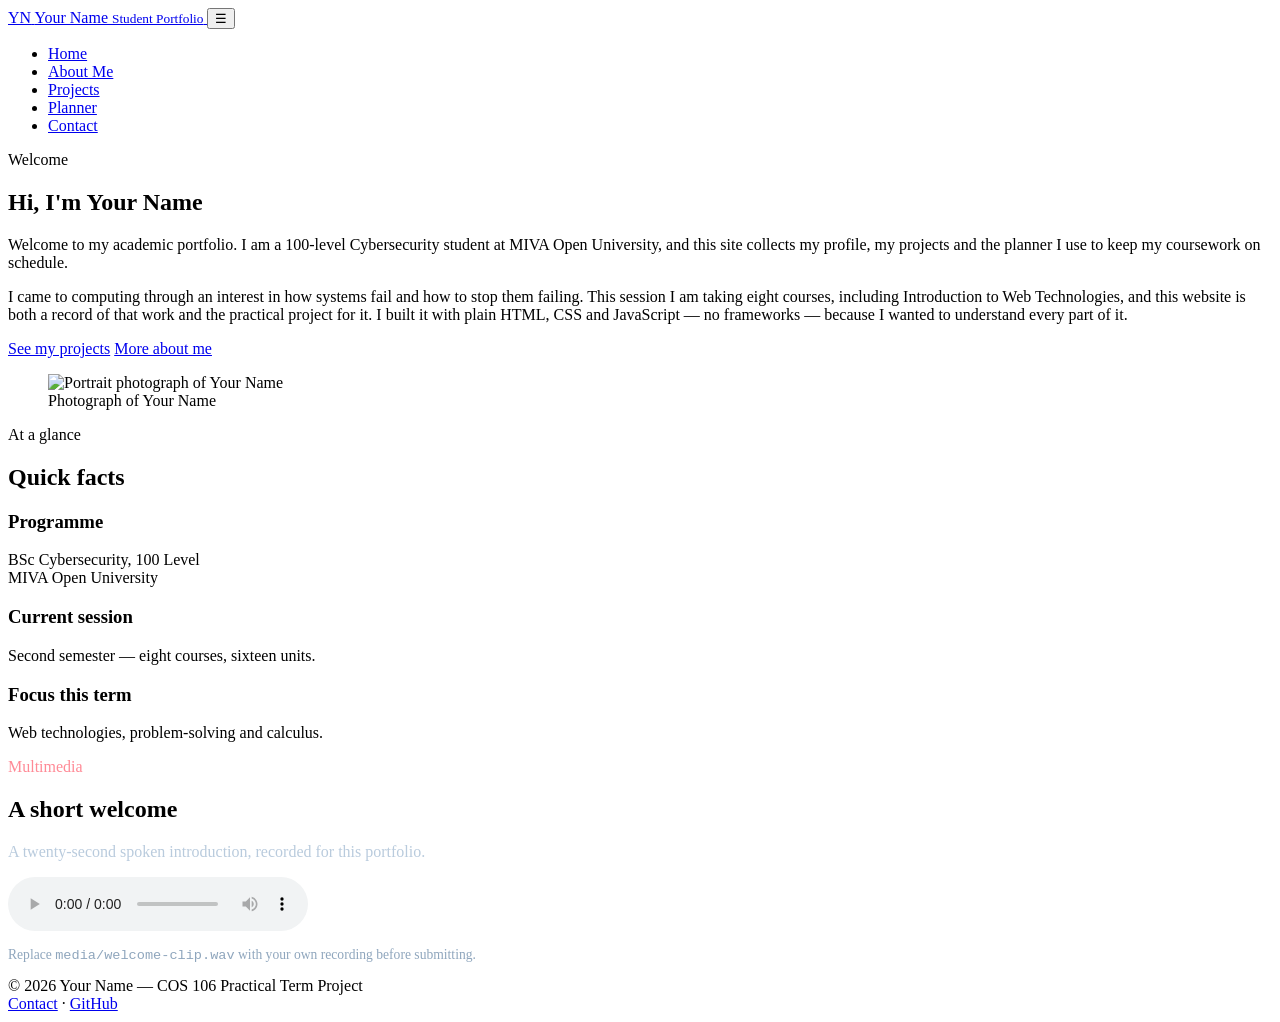
==== index.html @ 77339d54 "Add files via upload" ====
<!DOCTYPE html>
<html lang="en">
<head>
  <meta charset="UTF-8">
  <meta name="viewport" content="width=device-width, initial-scale=1.0">
  <title>Home | Your Name — Student Portfolio</title>
  <meta name="description" content="Academic portfolio and study planner for a MIVA University student.">
  <link rel="stylesheet" href="css/style.css">
</head>
<body>

  <!-- ================= HEADER / NAVIGATION ================= -->
  <header class="site-header">
    <div class="container nav-bar">
      <a class="brand" href="index.html">
        <span class="mark" aria-hidden="true">YN</span>
        <span>
          Your Name
          <small>Student Portfolio</small>
        </span>
      </a>

      <button class="nav-toggle" id="navToggle" aria-expanded="false" aria-controls="navLinks" aria-label="Open menu">
        &#9776;
      </button>

      <nav aria-label="Main navigation">
        <ul class="nav-links" id="navLinks">
          <li><a href="index.html" aria-current="page">Home</a></li>
          <li><a href="about.html">About Me</a></li>
          <li><a href="projects.html">Projects</a></li>
          <li><a href="planner.html">Planner</a></li>
          <li><a href="contact.html">Contact</a></li>
        </ul>
      </nav>
    </div>
  </header>

  <main>
    <div class="container">

      <!-- ================= HERO ================= -->
      <section class="hero" aria-labelledby="heroTitle">
        <div class="hero-text">
          <span class="eyebrow">Welcome</span>
          <h1 id="heroTitle">Hi, I'm <span class="muted">Your Name</span></h1>
          <p class="lead">
            <!-- PLACEHOLDER: replace with your welcome message -->
            Welcome to my academic portfolio. I am a 100-level Cybersecurity student at
            MIVA Open University, and this site collects my profile, my projects and the
            planner I use to keep my coursework on schedule.
          </p>
          <p>
            <!-- PLACEHOLDER: brief biography, 3-4 sentences -->
            I came to computing through an interest in how systems fail and how to stop
            them failing. This session I am taking eight courses, including Introduction
            to Web Technologies, and this website is both a record of that work and the
            practical project for it. I built it with plain HTML, CSS and JavaScript —
            no frameworks — because I wanted to understand every part of it.
          </p>
          <div class="btn-row">
            <a class="btn" href="projects.html">See my projects</a>
            <a class="btn btn--ghost" href="about.html">More about me</a>
          </div>
        </div>

        <figure class="hero-photo">
          <!-- PLACEHOLDER: replace images/placeholder-photo.svg with your own photograph -->
          <img src="images/placeholder-photo.svg" alt="Portrait photograph of Your Name" width="400" height="500">
          <figcaption class="sr-only">Photograph of Your Name</figcaption>
        </figure>
      </section>

      <!-- ================= QUICK FACTS ================= -->
      <section aria-labelledby="factsTitle">
        <div class="page-head">
          <span class="eyebrow">At a glance</span>
          <h2 id="factsTitle">Quick facts</h2>
        </div>

        <div class="card-grid">
          <article class="card">
            <h3>Programme</h3>
            <p class="muted">BSc Cybersecurity, 100 Level<br>MIVA Open University</p>
          </article>
          <article class="card">
            <h3>Current session</h3>
            <p class="muted">Second semester — eight courses, sixteen units.</p>
          </article>
          <article class="card">
            <h3>Focus this term</h3>
            <p class="muted">Web technologies, problem-solving and calculus.</p>
          </article>
        </div>
      </section>

      <!-- ================= MULTIMEDIA ================= -->
      <section aria-labelledby="audioTitle">
        <div class="media-block">
          <div>
            <span class="eyebrow" style="color:#ff8a96">Multimedia</span>
            <h2 id="audioTitle" class="mt-0">A short welcome</h2>
            <p class="muted" style="color:#b9cbdd">
              A twenty-second spoken introduction, recorded for this portfolio.
            </p>
          </div>
          <div>
            <!-- PLACEHOLDER: media/welcome-clip.wav is a generated tone.
                 Record yourself saying hello and replace the file, keeping the name. -->
            <audio controls preload="metadata" src="media/welcome-clip.wav">
              Your browser does not support the audio element.
            </audio>
            <p class="muted" style="color:#8fa6bd; font-size:0.85rem; margin-top:12px;">
              Replace <code>media/welcome-clip.wav</code> with your own recording before submitting.
            </p>
          </div>
        </div>
      </section>

    </div>
  </main>

  <!-- ================= FOOTER ================= -->
  <footer class="site-footer">
    <div class="container footer-inner">
      <p style="margin:0">&copy; <span id="year">2026</span> Your Name — COS 106 Practical Term Project</p>
      <p style="margin:0">
        <a href="contact.html">Contact</a> ·
        <a href="https://github.com/" target="_blank" rel="noopener noreferrer">GitHub</a>
      </p>
    </div>
  </footer>

  <script src="js/main.js"></script>
</body>
</html>
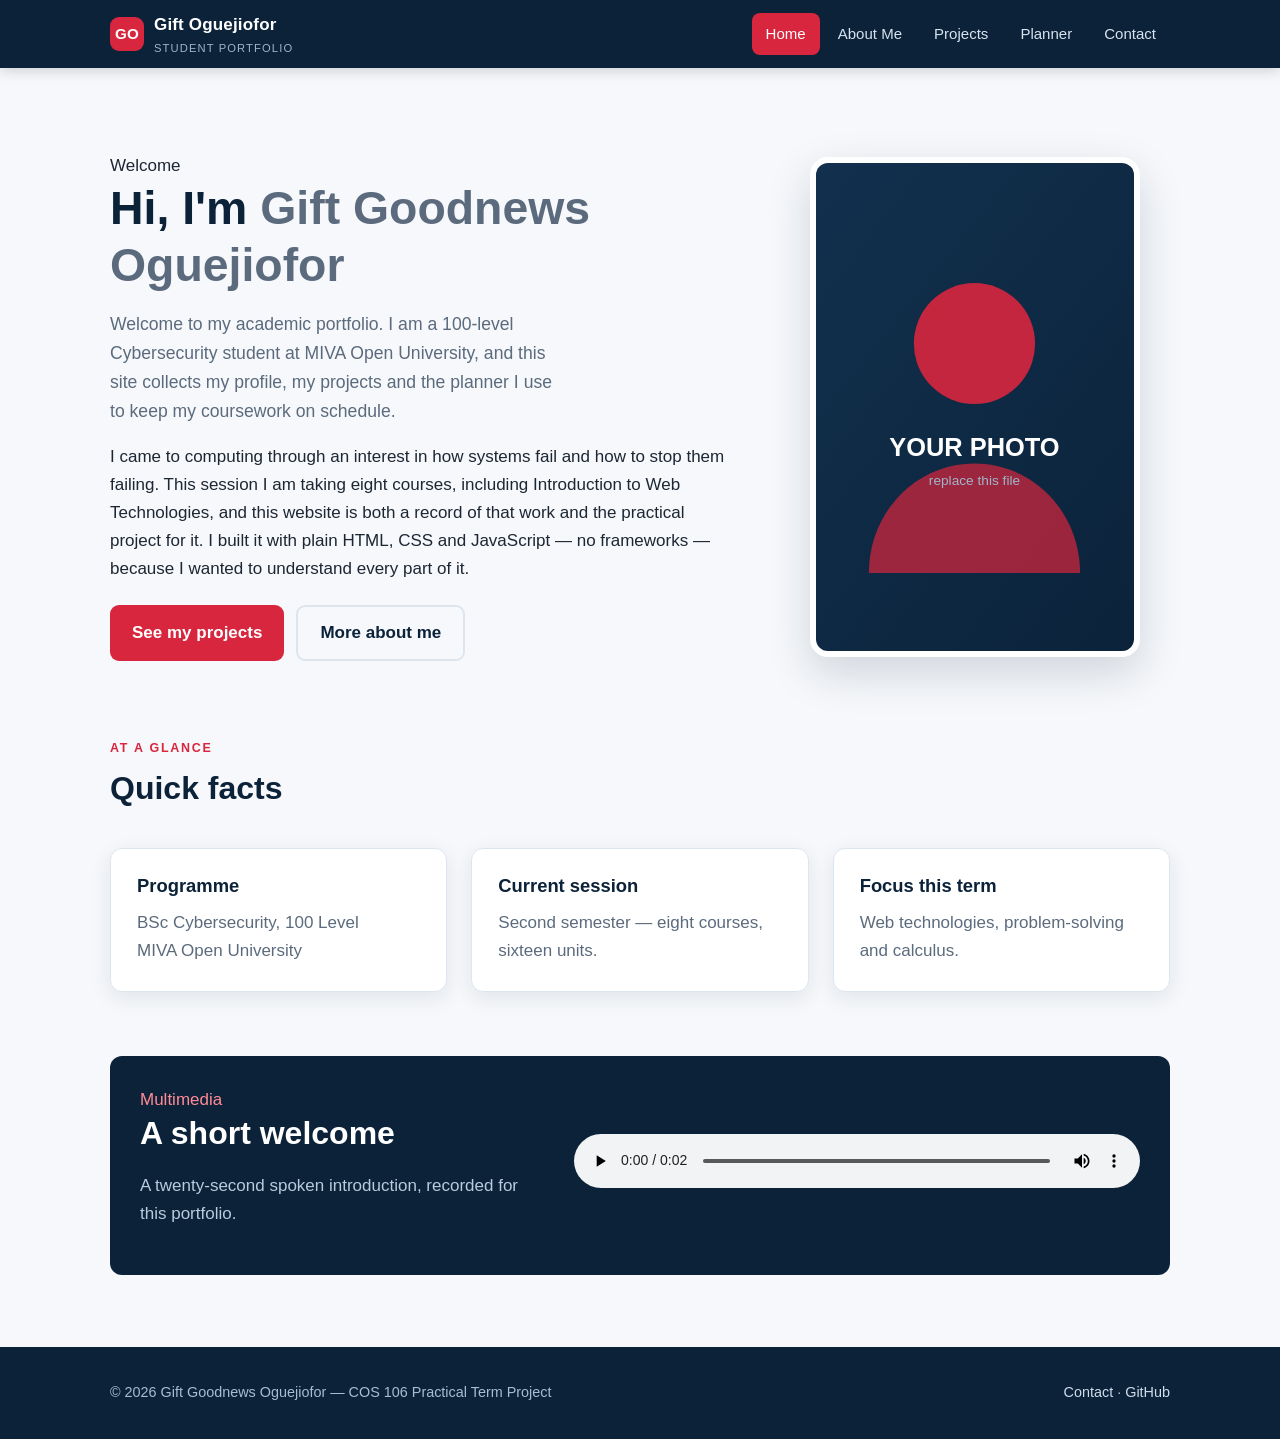
==== commit b3ac4f3d: "Personalise site: name, contact details, repo link; remove placeholder notes" ====
--- a/index.html
+++ b/index.html
@@ -3,7 +3,7 @@
 <head>
   <meta charset="UTF-8">
   <meta name="viewport" content="width=device-width, initial-scale=1.0">
-  <title>Home | Your Name — Student Portfolio</title>
+  <title>Home | Gift Goodnews Oguejiofor — Student Portfolio</title>
   <meta name="description" content="Academic portfolio and study planner for a MIVA University student.">
   <link rel="stylesheet" href="css/style.css">
 </head>
@@ -13,9 +13,9 @@
   <header class="site-header">
     <div class="container nav-bar">
       <a class="brand" href="index.html">
-        <span class="mark" aria-hidden="true">YN</span>
+        <span class="mark" aria-hidden="true">GO</span>
         <span>
-          Your Name
+          Gift Oguejiofor
           <small>Student Portfolio</small>
         </span>
       </a>
@@ -43,7 +43,7 @@
       <section class="hero" aria-labelledby="heroTitle">
         <div class="hero-text">
           <span class="eyebrow">Welcome</span>
-          <h1 id="heroTitle">Hi, I'm <span class="muted">Your Name</span></h1>
+          <h1 id="heroTitle">Hi, I'm <span class="muted">Gift Goodnews Oguejiofor</span></h1>
           <p class="lead">
             <!-- PLACEHOLDER: replace with your welcome message -->
             Welcome to my academic portfolio. I am a 100-level Cybersecurity student at
@@ -66,8 +66,8 @@
 
         <figure class="hero-photo">
           <!-- PLACEHOLDER: replace images/placeholder-photo.svg with your own photograph -->
-          <img src="images/placeholder-photo.svg" alt="Portrait photograph of Your Name" width="400" height="500">
-          <figcaption class="sr-only">Photograph of Your Name</figcaption>
+          <img src="images/placeholder-photo.svg" alt="Portrait photograph of Gift Goodnews Oguejiofor" width="400" height="500">
+          <figcaption class="sr-only">Photograph of Gift Goodnews Oguejiofor</figcaption>
         </figure>
       </section>
 
@@ -110,9 +110,6 @@
             <audio controls preload="metadata" src="media/welcome-clip.wav">
               Your browser does not support the audio element.
             </audio>
-            <p class="muted" style="color:#8fa6bd; font-size:0.85rem; margin-top:12px;">
-              Replace <code>media/welcome-clip.wav</code> with your own recording before submitting.
-            </p>
           </div>
         </div>
       </section>
@@ -123,10 +120,10 @@
   <!-- ================= FOOTER ================= -->
   <footer class="site-footer">
     <div class="container footer-inner">
-      <p style="margin:0">&copy; <span id="year">2026</span> Your Name — COS 106 Practical Term Project</p>
+      <p style="margin:0">&copy; <span id="year">2026</span> Gift Goodnews Oguejiofor — COS 106 Practical Term Project</p>
       <p style="margin:0">
         <a href="contact.html">Contact</a> ·
-        <a href="https://github.com/" target="_blank" rel="noopener noreferrer">GitHub</a>
+        <a href="https://github.com/ggo-sys/student-portfolio" target="_blank" rel="noopener noreferrer">GitHub</a>
       </p>
     </div>
   </footer>
--- a/css/style.css
+++ b/css/style.css
@@ -0,0 +1,613 @@
+/* ==========================================================================
+   CSC 106 — Student Portfolio & Academic Management Website
+   Single external stylesheet, linked by every page.
+   Sections: variables > reset > layout > header/nav > footer > components >
+             planner > form > utilities > responsive
+   ========================================================================== */
+
+/* ---------- 1. Design tokens (consistent colour scheme) ---------- */
+:root {
+  --navy: #0b2239;
+  --navy-soft: #12314f;
+  --accent: #d7263d;
+  --accent-dark: #b01c30;
+  --teal: #12968a;
+  --ink: #1d2733;
+  --muted: #5b6b7d;
+  --bg: #f6f8fb;
+  --card: #ffffff;
+  --border: #dde5ee;
+  --radius: 12px;
+  --shadow: 0 6px 22px rgba(11, 34, 57, 0.09);
+  --shadow-lg: 0 16px 44px rgba(11, 34, 57, 0.16);
+  --max: 1100px;
+  --ease: 220ms ease;
+}
+
+/* ---------- 2. Reset ---------- */
+*,
+*::before,
+*::after { box-sizing: border-box; }
+
+html { scroll-behavior: smooth; }
+
+body {
+  margin: 0;
+  font-family: "Segoe UI", Roboto, "Helvetica Neue", Arial, sans-serif;
+  font-size: 17px;
+  line-height: 1.65;
+  color: var(--ink);
+  background: var(--bg);
+}
+
+img { max-width: 100%; display: block; }
+figure { margin: 0; }
+h1, h2, h3, h4 { line-height: 1.22; margin: 0 0 0.6em; color: var(--navy); }
+h1 { font-size: clamp(1.9rem, 4.2vw, 2.9rem); }
+h2 { font-size: clamp(1.45rem, 3vw, 2rem); }
+h3 { font-size: 1.15rem; }
+p { margin: 0 0 1em; }
+a { color: var(--accent); text-decoration: none; transition: color var(--ease); }
+a:hover { color: var(--accent-dark); }
+ul { margin: 0 0 1em; padding-left: 1.15em; }
+li { margin-bottom: 0.35em; }
+
+/* keyboard focus stays visible everywhere */
+a:focus-visible,
+button:focus-visible,
+input:focus-visible,
+textarea:focus-visible,
+select:focus-visible {
+  outline: 3px solid var(--teal);
+  outline-offset: 2px;
+}
+
+/* ---------- 3. Layout ---------- */
+.container {
+  width: 100%;
+  max-width: var(--max);
+  margin: 0 auto;
+  padding: 0 20px;
+}
+
+main { display: block; padding: 56px 0 72px; }
+main > .container > section + section { margin-top: 64px; }
+
+.page-head { max-width: 720px; margin-bottom: 40px; }
+.page-head .eyebrow {
+  display: inline-block;
+  font-size: 0.78rem;
+  letter-spacing: 0.14em;
+  text-transform: uppercase;
+  font-weight: 700;
+  color: var(--accent);
+  margin-bottom: 10px;
+}
+
+/* ---------- 4. Header and navigation ---------- */
+.site-header {
+  position: sticky;
+  top: 0;
+  z-index: 50;
+  background: var(--navy);
+  box-shadow: 0 2px 14px rgba(0, 0, 0, 0.18);
+}
+
+.nav-bar {
+  display: flex;
+  align-items: center;
+  justify-content: space-between;
+  gap: 20px;
+  min-height: 68px;
+}
+
+.brand {
+  display: flex;
+  align-items: center;
+  gap: 10px;
+  color: #fff;
+  font-weight: 700;
+  letter-spacing: 0.01em;
+}
+.brand:hover { color: #fff; }
+.brand .mark {
+  display: grid;
+  place-items: center;
+  width: 34px;
+  height: 34px;
+  border-radius: 9px;
+  background: var(--accent);
+  color: #fff;
+  font-size: 0.95rem;
+}
+.brand small {
+  display: block;
+  font-size: 0.7rem;
+  font-weight: 500;
+  letter-spacing: 0.1em;
+  text-transform: uppercase;
+  color: #9fb4c9;
+}
+
+/* nav list */
+.nav-links {
+  display: flex;
+  align-items: center;
+  gap: 4px;
+  list-style: none;
+  margin: 0;
+  padding: 0;
+}
+.nav-links li { margin: 0; }
+.nav-links a {
+  display: block;
+  padding: 9px 14px;
+  border-radius: 8px;
+  color: #d7e3ef;
+  font-size: 0.94rem;
+  font-weight: 500;
+  transition: background var(--ease), color var(--ease);
+}
+.nav-links a:hover { background: var(--navy-soft); color: #fff; }
+.nav-links a[aria-current="page"] {
+  background: var(--accent);
+  color: #fff;
+}
+
+/* mobile menu button */
+.nav-toggle {
+  display: none;
+  width: 44px;
+  height: 44px;
+  border: 1px solid #33506f;
+  border-radius: 9px;
+  background: transparent;
+  color: #fff;
+  font-size: 1.25rem;
+  cursor: pointer;
+  transition: background var(--ease);
+}
+.nav-toggle:hover { background: var(--navy-soft); }
+
+/* ---------- 5. Hero (homepage) ---------- */
+.hero {
+  display: grid;
+  grid-template-columns: 1.35fr 0.85fr;
+  gap: 48px;
+  align-items: center;
+  padding: 28px 0 8px;
+}
+.hero-text h1 { margin-bottom: 0.35em; }
+.hero-text .lead { font-size: 1.1rem; color: var(--muted); max-width: 46ch; }
+.hero-photo {
+  position: relative;
+  justify-self: center;
+  width: 100%;
+  max-width: 330px;
+}
+.hero-photo img {
+  width: 100%;
+  aspect-ratio: 4 / 5;
+  object-fit: cover;
+  border-radius: 18px;
+  box-shadow: var(--shadow-lg);
+  border: 6px solid #fff;
+  background: #e7edf4;
+}
+
+/* ---------- 6. Buttons ---------- */
+.btn {
+  display: inline-flex;
+  align-items: center;
+  gap: 8px;
+  padding: 12px 22px;
+  border: 0;
+  border-radius: 9px;
+  background: var(--accent);
+  color: #fff;
+  font: inherit;
+  font-weight: 600;
+  cursor: pointer;
+  transition: transform var(--ease), background var(--ease), box-shadow var(--ease);
+}
+.btn:hover {
+  background: var(--accent-dark);
+  color: #fff;
+  transform: translateY(-2px);
+  box-shadow: 0 8px 20px rgba(215, 38, 61, 0.3);
+}
+.btn:active { transform: translateY(0); }
+.btn--ghost {
+  background: transparent;
+  color: var(--navy);
+  border: 2px solid var(--border);
+}
+.btn--ghost:hover {
+  background: #fff;
+  color: var(--navy);
+  border-color: var(--navy);
+  box-shadow: var(--shadow);
+}
+.btn-row { display: flex; flex-wrap: wrap; gap: 12px; margin-top: 22px; }
+
+/* ---------- 7. Cards / grids (CSS Grid) ---------- */
+.card {
+  background: var(--card);
+  border: 1px solid var(--border);
+  border-radius: var(--radius);
+  padding: 26px;
+  box-shadow: var(--shadow);
+  transition: transform var(--ease), box-shadow var(--ease);
+}
+.card h3 { margin-top: 0; }
+.card p:last-child { margin-bottom: 0; }
+
+.card-grid {
+  display: grid;
+  grid-template-columns: repeat(auto-fit, minmax(260px, 1fr));
+  gap: 24px;
+}
+
+/* project cards */
+.project-grid {
+  display: grid;
+  grid-template-columns: repeat(auto-fit, minmax(290px, 1fr));
+  gap: 28px;
+}
+.project {
+  display: flex;
+  flex-direction: column;
+  overflow: hidden;
+  background: var(--card);
+  border: 1px solid var(--border);
+  border-radius: var(--radius);
+  box-shadow: var(--shadow);
+  transition: transform var(--ease), box-shadow var(--ease);
+}
+.project:hover { transform: translateY(-6px); box-shadow: var(--shadow-lg); }
+.project img {
+  width: 100%;
+  aspect-ratio: 16 / 10;
+  object-fit: cover;
+  background: #e7edf4;
+}
+.project .body { padding: 22px 22px 24px; display: flex; flex-direction: column; flex: 1; }
+.project .body p { color: var(--muted); flex: 1; }
+.project .tags { display: flex; flex-wrap: wrap; gap: 8px; margin: 0 0 16px; padding: 0; list-style: none; }
+.project .tags li {
+  margin: 0;
+  font-size: 0.76rem;
+  font-weight: 600;
+  letter-spacing: 0.04em;
+  text-transform: uppercase;
+  color: var(--navy-soft);
+  background: #eaf1f8;
+  padding: 4px 9px;
+  border-radius: 999px;
+}
+.project .links { display: flex; gap: 16px; font-weight: 600; font-size: 0.92rem; }
+
+/* ---------- 8. Tables ---------- */
+.table-wrap {
+  overflow-x: auto;
+  border: 1px solid var(--border);
+  border-radius: var(--radius);
+  background: var(--card);
+  box-shadow: var(--shadow);
+}
+table { width: 100%; border-collapse: collapse; font-size: 0.95rem; }
+caption {
+  caption-side: top;
+  text-align: left;
+  padding: 18px 20px 8px;
+  font-weight: 600;
+  color: var(--muted);
+  font-size: 0.88rem;
+}
+th, td { padding: 13px 20px; text-align: left; border-bottom: 1px solid var(--border); }
+thead th {
+  background: #eef4fa;
+  color: var(--navy);
+  font-size: 0.82rem;
+  letter-spacing: 0.06em;
+  text-transform: uppercase;
+}
+tbody tr:last-child td { border-bottom: 0; }
+tbody tr:hover { background: #f9fbfd; }
+.status {
+  display: inline-block;
+  padding: 3px 10px;
+  border-radius: 999px;
+  font-size: 0.78rem;
+  font-weight: 700;
+}
+.status--done { background: #e2f6f2; color: #0c6e64; }
+.status--now { background: #fdeaea; color: var(--accent-dark); }
+
+/* ---------- 9. About page layout ---------- */
+.about-grid {
+  display: grid;
+  grid-template-columns: 1fr 1fr;
+  gap: 40px;
+  align-items: start;
+}
+.info-list { list-style: none; padding: 0; }
+.info-list li {
+  display: flex;
+  gap: 12px;
+  padding: 10px 0;
+  border-bottom: 1px dashed var(--border);
+}
+.info-list li:last-child { border-bottom: 0; }
+.info-list strong { color: var(--navy); min-width: 130px; }
+
+.skills { display: flex; flex-wrap: wrap; gap: 10px; padding: 0; list-style: none; }
+.skills li {
+  margin: 0;
+  padding: 7px 14px;
+  border-radius: 999px;
+  background: #eaf1f8;
+  color: var(--navy-soft);
+  font-size: 0.9rem;
+  font-weight: 600;
+  transition: transform var(--ease), background var(--ease);
+}
+.skills li:hover { transform: translateY(-2px); background: #dbe8f5; }
+
+/* ---------- 10. Multimedia ---------- */
+.media-block {
+  display: grid;
+  grid-template-columns: 1fr 1.4fr;
+  gap: 30px;
+  align-items: center;
+  background: var(--navy);
+  color: #dbe7f2;
+  border-radius: var(--radius);
+  padding: 30px;
+}
+.media-block h2, .media-block h3 { color: #fff; }
+.media-block audio { width: 100%; }
+
+/* ---------- 11. Academic planner ---------- */
+.planner { display: grid; grid-template-columns: 1fr; gap: 26px; }
+
+.planner-form {
+  display: grid;
+  grid-template-columns: 1fr auto;
+  gap: 12px;
+  background: var(--card);
+  border: 1px solid var(--border);
+  border-radius: var(--radius);
+  padding: 20px;
+  box-shadow: var(--shadow);
+}
+.planner-form input {
+  width: 100%;
+  padding: 13px 16px;
+  font: inherit;
+  color: var(--ink);
+  background: #f9fbfd;
+  border: 2px solid var(--border);
+  border-radius: 9px;
+  transition: border-color var(--ease), background var(--ease);
+}
+.planner-form input:focus { border-color: var(--teal); background: #fff; }
+
+.task-stats {
+  display: flex;
+  flex-wrap: wrap;
+  gap: 10px 28px;
+  font-size: 0.92rem;
+  color: var(--muted);
+}
+.task-stats strong { color: var(--navy); font-size: 1.05rem; }
+
+.task-list { list-style: none; margin: 0; padding: 0; display: grid; gap: 10px; }
+.task {
+  display: grid;
+  grid-template-columns: auto 1fr auto;
+  align-items: center;
+  gap: 14px;
+  padding: 14px 18px;
+  background: var(--card);
+  border: 1px solid var(--border);
+  border-left: 5px solid var(--teal);
+  border-radius: 10px;
+  box-shadow: 0 3px 10px rgba(11, 34, 57, 0.06);
+  animation: slide-in 260ms ease both;
+  transition: opacity var(--ease), border-color var(--ease), transform var(--ease);
+}
+.task:hover { transform: translateX(3px); }
+.task input[type="checkbox"] {
+  width: 20px;
+  height: 20px;
+  accent-color: var(--teal);
+  cursor: pointer;
+}
+.task .task-text { word-break: break-word; }
+.task.is-done {
+  border-left-color: var(--border);
+  opacity: 0.62;
+}
+.task.is-done .task-text { text-decoration: line-through; color: var(--muted); }
+
+.delete-btn {
+  border: 0;
+  background: #fdeaea;
+  color: var(--accent-dark);
+  font: inherit;
+  font-size: 0.85rem;
+  font-weight: 600;
+  padding: 7px 13px;
+  border-radius: 8px;
+  cursor: pointer;
+  transition: background var(--ease), color var(--ease);
+}
+.delete-btn:hover { background: var(--accent); color: #fff; }
+
+.empty-state {
+  text-align: center;
+  padding: 38px 20px;
+  border: 2px dashed var(--border);
+  border-radius: var(--radius);
+  color: var(--muted);
+  background: #fbfdff;
+}
+
+@keyframes slide-in {
+  from { opacity: 0; transform: translateY(-6px); }
+  to { opacity: 1; transform: translateY(0); }
+}
+
+/* ---------- 12. Contact form ---------- */
+.contact-grid { display: grid; grid-template-columns: 1.15fr 0.85fr; gap: 40px; align-items: start; }
+
+.form-card {
+  background: var(--card);
+  border: 1px solid var(--border);
+  border-radius: var(--radius);
+  padding: 30px;
+  box-shadow: var(--shadow);
+}
+.field { margin-bottom: 20px; }
+.field label {
+  display: block;
+  font-weight: 600;
+  font-size: 0.92rem;
+  margin-bottom: 7px;
+  color: var(--navy);
+}
+.field input,
+.field textarea {
+  width: 100%;
+  padding: 12px 15px;
+  font: inherit;
+  color: var(--ink);
+  background: #f9fbfd;
+  border: 2px solid var(--border);
+  border-radius: 9px;
+  transition: border-color var(--ease), background var(--ease), box-shadow var(--ease);
+}
+.field textarea { resize: vertical; min-height: 130px; }
+.field input:focus,
+.field textarea:focus {
+  border-color: var(--teal);
+  background: #fff;
+  box-shadow: 0 0 0 4px rgba(18, 150, 138, 0.12);
+}
+.field.has-error input,
+.field.has-error textarea { border-color: var(--accent); background: #fffafa; }
+
+.error-msg {
+  display: block;
+  min-height: 1.2em;
+  margin-top: 6px;
+  font-size: 0.84rem;
+  font-weight: 600;
+  color: var(--accent-dark);
+}
+
+.form-status {
+  margin-top: 18px;
+  padding: 14px 16px;
+  border-radius: 9px;
+  font-weight: 600;
+  font-size: 0.94rem;
+  display: none;
+}
+.form-status.is-visible { display: block; animation: slide-in 260ms ease both; }
+.form-status.is-ok { background: #e2f6f2; color: #0c6e64; }
+.form-status.is-bad { background: #fdeaea; color: var(--accent-dark); }
+
+/* ---------- 13. Footer ---------- */
+.site-footer {
+  background: var(--navy);
+  color: #a9bdd1;
+  padding: 34px 0;
+  font-size: 0.9rem;
+}
+.footer-inner {
+  display: flex;
+  flex-wrap: wrap;
+  gap: 14px;
+  justify-content: space-between;
+  align-items: center;
+}
+.site-footer a { color: #cfdcea; }
+.site-footer a:hover { color: #fff; }
+
+/* ---------- 14. Utilities ---------- */
+.sr-only {
+  position: absolute;
+  width: 1px; height: 1px;
+  padding: 0; margin: -1px;
+  overflow: hidden;
+  clip: rect(0 0 0 0);
+  white-space: nowrap;
+  border: 0;
+}
+.muted { color: var(--muted); }
+.mt-0 { margin-top: 0; }
+.text-center { text-align: center; }
+
+/* entrance animation for page content */
+main .container > * { animation: fade-up 460ms ease both; }
+@keyframes fade-up {
+  from { opacity: 0; transform: translateY(10px); }
+  to { opacity: 1; transform: translateY(0); }
+}
+
+/* respect reduced-motion preference */
+@media (prefers-reduced-motion: reduce) {
+  *, *::before, *::after {
+    animation-duration: 0.001ms !important;
+    transition-duration: 0.001ms !important;
+    scroll-behavior: auto !important;
+  }
+}
+
+/* ---------- 15. Responsive (mobile-friendly) ---------- */
+@media (max-width: 900px) {
+  /* minmax(0, 1fr), not 1fr: a grid track defaults to min-content, and a wide
+     child would otherwise push the whole column past the viewport. */
+  .hero { grid-template-columns: minmax(0, 1fr); gap: 34px; }
+  .hero-photo { order: -1; max-width: 260px; }
+  .about-grid,
+  .contact-grid,
+  .media-block { grid-template-columns: minmax(0, 1fr); }
+  main { padding: 40px 0 56px; }
+}
+
+@media (max-width: 760px) {
+  body { font-size: 16px; }
+
+  .nav-toggle { display: block; }
+
+  .nav-links {
+    position: absolute;
+    top: 68px;
+    left: 0;
+    right: 0;
+    flex-direction: column;
+    align-items: stretch;
+    gap: 2px;
+    padding: 12px;
+    background: var(--navy);
+    border-top: 1px solid #24415f;
+    box-shadow: 0 14px 24px rgba(0, 0, 0, 0.28);
+    display: none;
+  }
+  .nav-links.is-open { display: flex; }
+  .nav-links a { padding: 12px 14px; }
+
+  .planner-form { grid-template-columns: minmax(0, 1fr); }
+  .task { grid-template-columns: auto minmax(0, 1fr); row-gap: 10px; }
+  .task .delete-btn { grid-column: 2; justify-self: start; }
+  .form-card { padding: 22px; }
+  .project-grid { grid-template-columns: minmax(0, 1fr); }
+}
+
+@media (max-width: 420px) {
+  .brand small { display: none; }
+  .btn { width: 100%; justify-content: center; }
+}
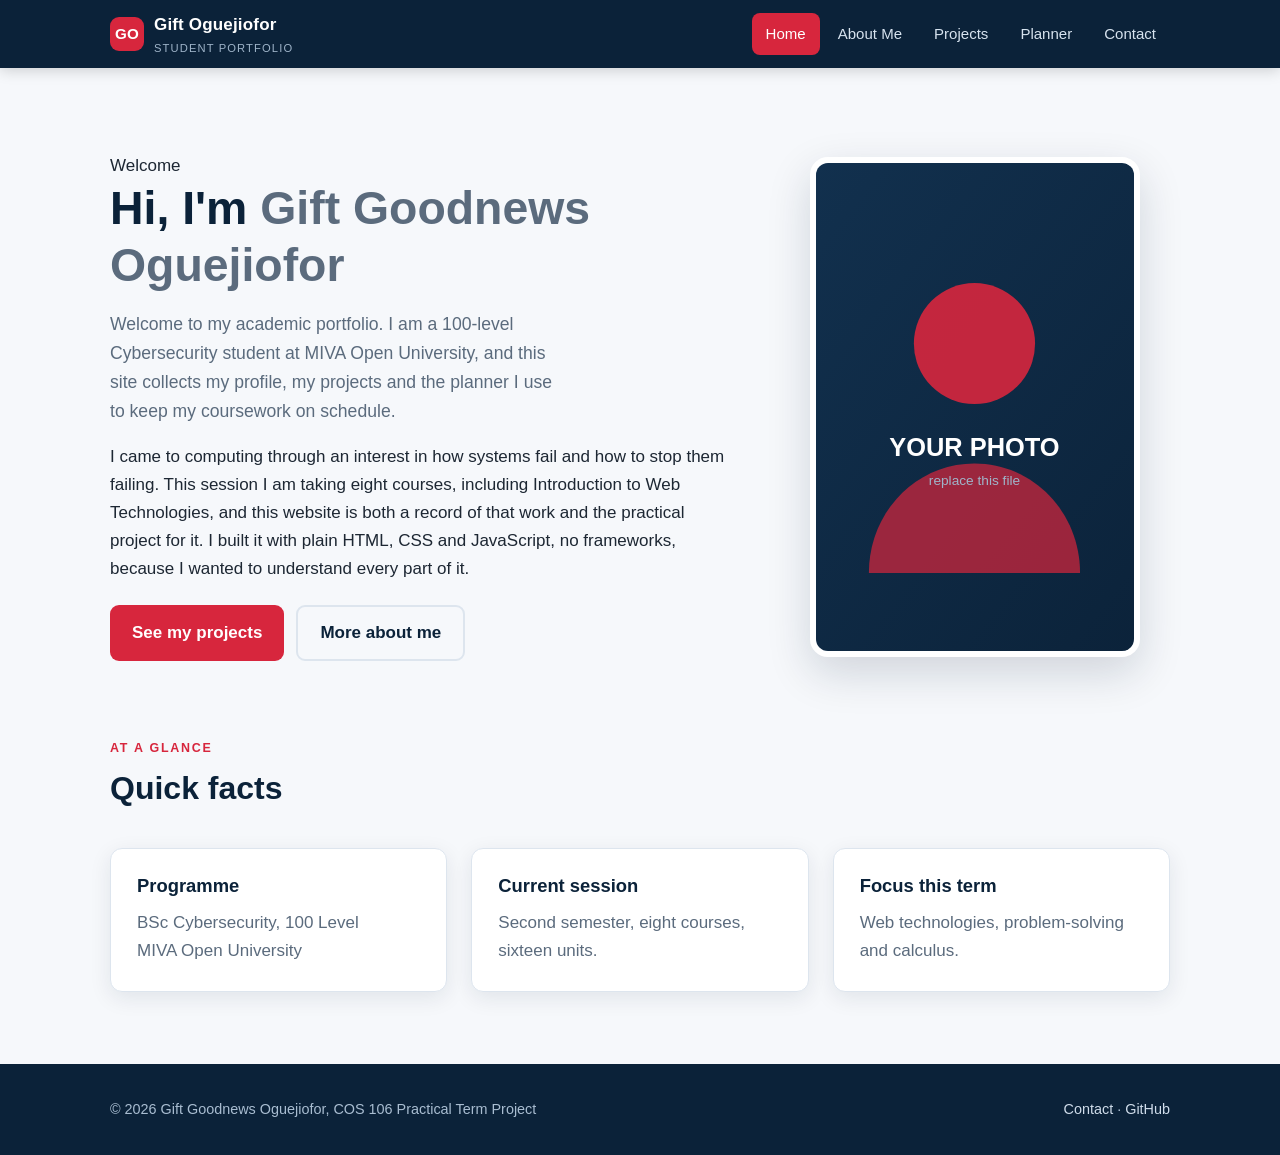
==== commit 9d478313: "Remove audio element; replace long dashes with ordinary punctuation" ====
--- a/index.html
+++ b/index.html
@@ -1,133 +1,113 @@
 <!DOCTYPE html>
 <html lang="en">
 <head>
-  <meta charset="UTF-8">
-  <meta name="viewport" content="width=device-width, initial-scale=1.0">
-  <title>Home | Gift Goodnews Oguejiofor — Student Portfolio</title>
-  <meta name="description" content="Academic portfolio and study planner for a MIVA University student.">
-  <link rel="stylesheet" href="css/style.css">
+ <meta charset="UTF-8">
+ <meta name="viewport" content="width=device-width, initial-scale=1.0">
+ <title>Home | Gift Goodnews Oguejiofor, Student Portfolio</title>
+ <meta name="description" content="Academic portfolio and study planner for a MIVA University student.">
+ <link rel="stylesheet" href="css/style.css">
 </head>
 <body>
 
-  <!-- ================= HEADER / NAVIGATION ================= -->
-  <header class="site-header">
-    <div class="container nav-bar">
-      <a class="brand" href="index.html">
-        <span class="mark" aria-hidden="true">GO</span>
-        <span>
-          Gift Oguejiofor
-          <small>Student Portfolio</small>
-        </span>
-      </a>
+ <!-- ================= HEADER / NAVIGATION ================= -->
+ <header class="site-header">
+  <div class="container nav-bar">
+   <a class="brand" href="index.html">
+    <span class="mark" aria-hidden="true">GO</span>
+    <span>
+     Gift Oguejiofor
+     <small>Student Portfolio</small>
+    </span>
+   </a>
 
-      <button class="nav-toggle" id="navToggle" aria-expanded="false" aria-controls="navLinks" aria-label="Open menu">
-        &#9776;
-      </button>
+   <button class="nav-toggle" id="navToggle" aria-expanded="false" aria-controls="navLinks" aria-label="Open menu">
+    &#9776;
+   </button>
 
-      <nav aria-label="Main navigation">
-        <ul class="nav-links" id="navLinks">
-          <li><a href="index.html" aria-current="page">Home</a></li>
-          <li><a href="about.html">About Me</a></li>
-          <li><a href="projects.html">Projects</a></li>
-          <li><a href="planner.html">Planner</a></li>
-          <li><a href="contact.html">Contact</a></li>
-        </ul>
-      </nav>
+   <nav aria-label="Main navigation">
+    <ul class="nav-links" id="navLinks">
+     <li><a href="index.html" aria-current="page">Home</a></li>
+     <li><a href="about.html">About Me</a></li>
+     <li><a href="projects.html">Projects</a></li>
+     <li><a href="planner.html">Planner</a></li>
+     <li><a href="contact.html">Contact</a></li>
+    </ul>
+   </nav>
+  </div>
+ </header>
+
+ <main>
+  <div class="container">
+
+   <!-- ================= HERO ================= -->
+   <section class="hero" aria-labelledby="heroTitle">
+    <div class="hero-text">
+     <span class="eyebrow">Welcome</span>
+     <h1 id="heroTitle">Hi, I'm <span class="muted">Gift Goodnews Oguejiofor</span></h1>
+     <p class="lead">
+      <!-- PLACEHOLDER: replace with your welcome message -->
+      Welcome to my academic portfolio. I am a 100-level Cybersecurity student at
+      MIVA Open University, and this site collects my profile, my projects and the
+      planner I use to keep my coursework on schedule.
+     </p>
+     <p>
+      <!-- PLACEHOLDER: brief biography, 3-4 sentences -->
+      I came to computing through an interest in how systems fail and how to stop
+      them failing. This session I am taking eight courses, including Introduction
+      to Web Technologies, and this website is both a record of that work and the
+      practical project for it. I built it with plain HTML, CSS and JavaScript, 
+      no frameworks, because I wanted to understand every part of it.
+     </p>
+     <div class="btn-row">
+      <a class="btn" href="projects.html">See my projects</a>
+      <a class="btn btn--ghost" href="about.html">More about me</a>
+     </div>
     </div>
-  </header>
 
-  <main>
-    <div class="container">
+    <figure class="hero-photo">
+     <!-- PLACEHOLDER: replace images/placeholder-photo.svg with your own photograph -->
+     <img src="images/placeholder-photo.svg" alt="Portrait photograph of Gift Goodnews Oguejiofor" width="400" height="500">
+     <figcaption class="sr-only">Photograph of Gift Goodnews Oguejiofor</figcaption>
+    </figure>
+   </section>
 
-      <!-- ================= HERO ================= -->
-      <section class="hero" aria-labelledby="heroTitle">
-        <div class="hero-text">
-          <span class="eyebrow">Welcome</span>
-          <h1 id="heroTitle">Hi, I'm <span class="muted">Gift Goodnews Oguejiofor</span></h1>
-          <p class="lead">
-            <!-- PLACEHOLDER: replace with your welcome message -->
-            Welcome to my academic portfolio. I am a 100-level Cybersecurity student at
-            MIVA Open University, and this site collects my profile, my projects and the
-            planner I use to keep my coursework on schedule.
-          </p>
-          <p>
-            <!-- PLACEHOLDER: brief biography, 3-4 sentences -->
-            I came to computing through an interest in how systems fail and how to stop
-            them failing. This session I am taking eight courses, including Introduction
-            to Web Technologies, and this website is both a record of that work and the
-            practical project for it. I built it with plain HTML, CSS and JavaScript —
-            no frameworks — because I wanted to understand every part of it.
-          </p>
-          <div class="btn-row">
-            <a class="btn" href="projects.html">See my projects</a>
-            <a class="btn btn--ghost" href="about.html">More about me</a>
-          </div>
-        </div>
+   <!-- ================= QUICK FACTS ================= -->
+   <section aria-labelledby="factsTitle">
+    <div class="page-head">
+     <span class="eyebrow">At a glance</span>
+     <h2 id="factsTitle">Quick facts</h2>
+    </div>
 
-        <figure class="hero-photo">
-          <!-- PLACEHOLDER: replace images/placeholder-photo.svg with your own photograph -->
-          <img src="images/placeholder-photo.svg" alt="Portrait photograph of Gift Goodnews Oguejiofor" width="400" height="500">
-          <figcaption class="sr-only">Photograph of Gift Goodnews Oguejiofor</figcaption>
-        </figure>
-      </section>
+    <div class="card-grid">
+     <article class="card">
+      <h3>Programme</h3>
+      <p class="muted">BSc Cybersecurity, 100 Level<br>MIVA Open University</p>
+     </article>
+     <article class="card">
+      <h3>Current session</h3>
+      <p class="muted">Second semester, eight courses, sixteen units.</p>
+     </article>
+     <article class="card">
+      <h3>Focus this term</h3>
+      <p class="muted">Web technologies, problem-solving and calculus.</p>
+     </article>
+    </div>
+   </section>
 
-      <!-- ================= QUICK FACTS ================= -->
-      <section aria-labelledby="factsTitle">
-        <div class="page-head">
-          <span class="eyebrow">At a glance</span>
-          <h2 id="factsTitle">Quick facts</h2>
-        </div>
+  </div>
+ </main>
 
-        <div class="card-grid">
-          <article class="card">
-            <h3>Programme</h3>
-            <p class="muted">BSc Cybersecurity, 100 Level<br>MIVA Open University</p>
-          </article>
-          <article class="card">
-            <h3>Current session</h3>
-            <p class="muted">Second semester — eight courses, sixteen units.</p>
-          </article>
-          <article class="card">
-            <h3>Focus this term</h3>
-            <p class="muted">Web technologies, problem-solving and calculus.</p>
-          </article>
-        </div>
-      </section>
+ <!-- ================= FOOTER ================= -->
+ <footer class="site-footer">
+  <div class="container footer-inner">
+   <p style="margin:0">&copy; <span id="year">2026</span> Gift Goodnews Oguejiofor, COS 106 Practical Term Project</p>
+   <p style="margin:0">
+    <a href="contact.html">Contact</a> ·
+    <a href="https://github.com/ggo-sys/student-portfolio" target="_blank" rel="noopener noreferrer">GitHub</a>
+   </p>
+  </div>
+ </footer>
 
-      <!-- ================= MULTIMEDIA ================= -->
-      <section aria-labelledby="audioTitle">
-        <div class="media-block">
-          <div>
-            <span class="eyebrow" style="color:#ff8a96">Multimedia</span>
-            <h2 id="audioTitle" class="mt-0">A short welcome</h2>
-            <p class="muted" style="color:#b9cbdd">
-              A twenty-second spoken introduction, recorded for this portfolio.
-            </p>
-          </div>
-          <div>
-            <!-- PLACEHOLDER: media/welcome-clip.wav is a generated tone.
-                 Record yourself saying hello and replace the file, keeping the name. -->
-            <audio controls preload="metadata" src="media/welcome-clip.wav">
-              Your browser does not support the audio element.
-            </audio>
-          </div>
-        </div>
-      </section>
-
-    </div>
-  </main>
-
-  <!-- ================= FOOTER ================= -->
-  <footer class="site-footer">
-    <div class="container footer-inner">
-      <p style="margin:0">&copy; <span id="year">2026</span> Gift Goodnews Oguejiofor — COS 106 Practical Term Project</p>
-      <p style="margin:0">
-        <a href="contact.html">Contact</a> ·
-        <a href="https://github.com/ggo-sys/student-portfolio" target="_blank" rel="noopener noreferrer">GitHub</a>
-      </p>
-    </div>
-  </footer>
-
-  <script src="js/main.js"></script>
+ <script src="js/main.js"></script>
 </body>
 </html>
--- a/css/style.css
+++ b/css/style.css
@@ -1,27 +1,27 @@
 /* ==========================================================================
-   CSC 106 — Student Portfolio & Academic Management Website
-   Single external stylesheet, linked by every page.
-   Sections: variables > reset > layout > header/nav > footer > components >
-             planner > form > utilities > responsive
-   ========================================================================== */
+  CSC 106, Student Portfolio & Academic Management Website
+  Single external stylesheet, linked by every page.
+  Sections: variables > reset > layout > header/nav > footer > components >
+       planner > form > utilities > responsive
+  ========================================================================== */
 
 /* ---------- 1. Design tokens (consistent colour scheme) ---------- */
 :root {
-  --navy: #0b2239;
-  --navy-soft: #12314f;
-  --accent: #d7263d;
-  --accent-dark: #b01c30;
-  --teal: #12968a;
-  --ink: #1d2733;
-  --muted: #5b6b7d;
-  --bg: #f6f8fb;
-  --card: #ffffff;
-  --border: #dde5ee;
-  --radius: 12px;
-  --shadow: 0 6px 22px rgba(11, 34, 57, 0.09);
-  --shadow-lg: 0 16px 44px rgba(11, 34, 57, 0.16);
-  --max: 1100px;
-  --ease: 220ms ease;
+ --navy: #0b2239;
+ --navy-soft: #12314f;
+ --accent: #d7263d;
+ --accent-dark: #b01c30;
+ --teal: #12968a;
+ --ink: #1d2733;
+ --muted: #5b6b7d;
+ --bg: #f6f8fb;
+ --card: #ffffff;
+ --border: #dde5ee;
+ --radius: 12px;
+ --shadow: 0 6px 22px rgba(11, 34, 57, 0.09);
+ --shadow-lg: 0 16px 44px rgba(11, 34, 57, 0.16);
+ --max: 1100px;
+ --ease: 220ms ease;
 }
 
 /* ---------- 2. Reset ---------- */
@@ -32,12 +32,12 @@
 html { scroll-behavior: smooth; }
 
 body {
-  margin: 0;
-  font-family: "Segoe UI", Roboto, "Helvetica Neue", Arial, sans-serif;
-  font-size: 17px;
-  line-height: 1.65;
-  color: var(--ink);
-  background: var(--bg);
+ margin: 0;
+ font-family: "Segoe UI", Roboto, "Helvetica Neue", Arial, sans-serif;
+ font-size: 17px;
+ line-height: 1.65;
+ color: var(--ink);
+ background: var(--bg);
 }
 
 img { max-width: 100%; display: block; }
@@ -58,16 +58,16 @@
 input:focus-visible,
 textarea:focus-visible,
 select:focus-visible {
-  outline: 3px solid var(--teal);
-  outline-offset: 2px;
+ outline: 3px solid var(--teal);
+ outline-offset: 2px;
 }
 
 /* ---------- 3. Layout ---------- */
 .container {
-  width: 100%;
-  max-width: var(--max);
-  margin: 0 auto;
-  padding: 0 20px;
+ width: 100%;
+ max-width: var(--max);
+ margin: 0 auto;
+ padding: 0 20px;
 }
 
 main { display: block; padding: 56px 0 72px; }
@@ -75,445 +75,442 @@
 
 .page-head { max-width: 720px; margin-bottom: 40px; }
 .page-head .eyebrow {
-  display: inline-block;
-  font-size: 0.78rem;
-  letter-spacing: 0.14em;
-  text-transform: uppercase;
-  font-weight: 700;
-  color: var(--accent);
-  margin-bottom: 10px;
+ display: inline-block;
+ font-size: 0.78rem;
+ letter-spacing: 0.14em;
+ text-transform: uppercase;
+ font-weight: 700;
+ color: var(--accent);
+ margin-bottom: 10px;
 }
 
 /* ---------- 4. Header and navigation ---------- */
 .site-header {
-  position: sticky;
-  top: 0;
-  z-index: 50;
-  background: var(--navy);
-  box-shadow: 0 2px 14px rgba(0, 0, 0, 0.18);
+ position: sticky;
+ top: 0;
+ z-index: 50;
+ background: var(--navy);
+ box-shadow: 0 2px 14px rgba(0, 0, 0, 0.18);
 }
 
 .nav-bar {
-  display: flex;
-  align-items: center;
-  justify-content: space-between;
-  gap: 20px;
-  min-height: 68px;
+ display: flex;
+ align-items: center;
+ justify-content: space-between;
+ gap: 20px;
+ min-height: 68px;
 }
 
 .brand {
-  display: flex;
-  align-items: center;
-  gap: 10px;
-  color: #fff;
-  font-weight: 700;
-  letter-spacing: 0.01em;
+ display: flex;
+ align-items: center;
+ gap: 10px;
+ color: #fff;
+ font-weight: 700;
+ letter-spacing: 0.01em;
 }
 .brand:hover { color: #fff; }
 .brand .mark {
-  display: grid;
-  place-items: center;
-  width: 34px;
-  height: 34px;
-  border-radius: 9px;
-  background: var(--accent);
-  color: #fff;
-  font-size: 0.95rem;
+ display: grid;
+ place-items: center;
+ width: 34px;
+ height: 34px;
+ border-radius: 9px;
+ background: var(--accent);
+ color: #fff;
+ font-size: 0.95rem;
 }
 .brand small {
-  display: block;
-  font-size: 0.7rem;
-  font-weight: 500;
-  letter-spacing: 0.1em;
-  text-transform: uppercase;
-  color: #9fb4c9;
+ display: block;
+ font-size: 0.7rem;
+ font-weight: 500;
+ letter-spacing: 0.1em;
+ text-transform: uppercase;
+ color: #9fb4c9;
 }
 
 /* nav list */
 .nav-links {
-  display: flex;
-  align-items: center;
-  gap: 4px;
-  list-style: none;
-  margin: 0;
-  padding: 0;
+ display: flex;
+ align-items: center;
+ gap: 4px;
+ list-style: none;
+ margin: 0;
+ padding: 0;
 }
 .nav-links li { margin: 0; }
 .nav-links a {
-  display: block;
-  padding: 9px 14px;
-  border-radius: 8px;
-  color: #d7e3ef;
-  font-size: 0.94rem;
-  font-weight: 500;
-  transition: background var(--ease), color var(--ease);
+ display: block;
+ padding: 9px 14px;
+ border-radius: 8px;
+ color: #d7e3ef;
+ font-size: 0.94rem;
+ font-weight: 500;
+ transition: background var(--ease), color var(--ease);
 }
 .nav-links a:hover { background: var(--navy-soft); color: #fff; }
 .nav-links a[aria-current="page"] {
-  background: var(--accent);
-  color: #fff;
+ background: var(--accent);
+ color: #fff;
 }
 
 /* mobile menu button */
 .nav-toggle {
-  display: none;
-  width: 44px;
-  height: 44px;
-  border: 1px solid #33506f;
-  border-radius: 9px;
-  background: transparent;
-  color: #fff;
-  font-size: 1.25rem;
-  cursor: pointer;
-  transition: background var(--ease);
+ display: none;
+ width: 44px;
+ height: 44px;
+ border: 1px solid #33506f;
+ border-radius: 9px;
+ background: transparent;
+ color: #fff;
+ font-size: 1.25rem;
+ cursor: pointer;
+ transition: background var(--ease);
 }
 .nav-toggle:hover { background: var(--navy-soft); }
 
 /* ---------- 5. Hero (homepage) ---------- */
 .hero {
-  display: grid;
-  grid-template-columns: 1.35fr 0.85fr;
-  gap: 48px;
-  align-items: center;
-  padding: 28px 0 8px;
+ display: grid;
+ grid-template-columns: 1.35fr 0.85fr;
+ gap: 48px;
+ align-items: center;
+ padding: 28px 0 8px;
 }
 .hero-text h1 { margin-bottom: 0.35em; }
 .hero-text .lead { font-size: 1.1rem; color: var(--muted); max-width: 46ch; }
 .hero-photo {
-  position: relative;
-  justify-self: center;
-  width: 100%;
-  max-width: 330px;
+ position: relative;
+ justify-self: center;
+ width: 100%;
+ max-width: 330px;
 }
 .hero-photo img {
-  width: 100%;
-  aspect-ratio: 4 / 5;
-  object-fit: cover;
-  border-radius: 18px;
-  box-shadow: var(--shadow-lg);
-  border: 6px solid #fff;
-  background: #e7edf4;
+ width: 100%;
+ aspect-ratio: 4 / 5;
+ object-fit: cover;
+ border-radius: 18px;
+ box-shadow: var(--shadow-lg);
+ border: 6px solid #fff;
+ background: #e7edf4;
 }
 
 /* ---------- 6. Buttons ---------- */
 .btn {
-  display: inline-flex;
-  align-items: center;
-  gap: 8px;
-  padding: 12px 22px;
-  border: 0;
-  border-radius: 9px;
-  background: var(--accent);
-  color: #fff;
-  font: inherit;
-  font-weight: 600;
-  cursor: pointer;
-  transition: transform var(--ease), background var(--ease), box-shadow var(--ease);
+ display: inline-flex;
+ align-items: center;
+ gap: 8px;
+ padding: 12px 22px;
+ border: 0;
+ border-radius: 9px;
+ background: var(--accent);
+ color: #fff;
+ font: inherit;
+ font-weight: 600;
+ cursor: pointer;
+ transition: transform var(--ease), background var(--ease), box-shadow var(--ease);
 }
 .btn:hover {
-  background: var(--accent-dark);
-  color: #fff;
-  transform: translateY(-2px);
-  box-shadow: 0 8px 20px rgba(215, 38, 61, 0.3);
+ background: var(--accent-dark);
+ color: #fff;
+ transform: translateY(-2px);
+ box-shadow: 0 8px 20px rgba(215, 38, 61, 0.3);
 }
 .btn:active { transform: translateY(0); }
 .btn--ghost {
-  background: transparent;
-  color: var(--navy);
-  border: 2px solid var(--border);
+ background: transparent;
+ color: var(--navy);
+ border: 2px solid var(--border);
 }
 .btn--ghost:hover {
-  background: #fff;
-  color: var(--navy);
-  border-color: var(--navy);
-  box-shadow: var(--shadow);
+ background: #fff;
+ color: var(--navy);
+ border-color: var(--navy);
+ box-shadow: var(--shadow);
 }
 .btn-row { display: flex; flex-wrap: wrap; gap: 12px; margin-top: 22px; }
 
 /* ---------- 7. Cards / grids (CSS Grid) ---------- */
 .card {
-  background: var(--card);
-  border: 1px solid var(--border);
-  border-radius: var(--radius);
-  padding: 26px;
-  box-shadow: var(--shadow);
-  transition: transform var(--ease), box-shadow var(--ease);
+ background: var(--card);
+ border: 1px solid var(--border);
+ border-radius: var(--radius);
+ padding: 26px;
+ box-shadow: var(--shadow);
+ transition: transform var(--ease), box-shadow var(--ease);
 }
 .card h3 { margin-top: 0; }
 .card p:last-child { margin-bottom: 0; }
 
 .card-grid {
-  display: grid;
-  grid-template-columns: repeat(auto-fit, minmax(260px, 1fr));
-  gap: 24px;
+ display: grid;
+ grid-template-columns: repeat(auto-fit, minmax(260px, 1fr));
+ gap: 24px;
 }
 
 /* project cards */
 .project-grid {
-  display: grid;
-  grid-template-columns: repeat(auto-fit, minmax(290px, 1fr));
-  gap: 28px;
+ display: grid;
+ grid-template-columns: repeat(auto-fit, minmax(290px, 1fr));
+ gap: 28px;
 }
 .project {
-  display: flex;
-  flex-direction: column;
-  overflow: hidden;
-  background: var(--card);
-  border: 1px solid var(--border);
-  border-radius: var(--radius);
-  box-shadow: var(--shadow);
-  transition: transform var(--ease), box-shadow var(--ease);
+ display: flex;
+ flex-direction: column;
+ overflow: hidden;
+ background: var(--card);
+ border: 1px solid var(--border);
+ border-radius: var(--radius);
+ box-shadow: var(--shadow);
+ transition: transform var(--ease), box-shadow var(--ease);
 }
 .project:hover { transform: translateY(-6px); box-shadow: var(--shadow-lg); }
 .project img {
-  width: 100%;
-  aspect-ratio: 16 / 10;
-  object-fit: cover;
-  background: #e7edf4;
+ width: 100%;
+ aspect-ratio: 16 / 10;
+ object-fit: cover;
+ background: #e7edf4;
 }
 .project .body { padding: 22px 22px 24px; display: flex; flex-direction: column; flex: 1; }
 .project .body p { color: var(--muted); flex: 1; }
 .project .tags { display: flex; flex-wrap: wrap; gap: 8px; margin: 0 0 16px; padding: 0; list-style: none; }
 .project .tags li {
-  margin: 0;
-  font-size: 0.76rem;
-  font-weight: 600;
-  letter-spacing: 0.04em;
-  text-transform: uppercase;
-  color: var(--navy-soft);
-  background: #eaf1f8;
-  padding: 4px 9px;
-  border-radius: 999px;
+ margin: 0;
+ font-size: 0.76rem;
+ font-weight: 600;
+ letter-spacing: 0.04em;
+ text-transform: uppercase;
+ color: var(--navy-soft);
+ background: #eaf1f8;
+ padding: 4px 9px;
+ border-radius: 999px;
 }
 .project .links { display: flex; gap: 16px; font-weight: 600; font-size: 0.92rem; }
 
 /* ---------- 8. Tables ---------- */
 .table-wrap {
-  overflow-x: auto;
-  border: 1px solid var(--border);
-  border-radius: var(--radius);
-  background: var(--card);
-  box-shadow: var(--shadow);
+ overflow-x: auto;
+ border: 1px solid var(--border);
+ border-radius: var(--radius);
+ background: var(--card);
+ box-shadow: var(--shadow);
 }
 table { width: 100%; border-collapse: collapse; font-size: 0.95rem; }
 caption {
-  caption-side: top;
-  text-align: left;
-  padding: 18px 20px 8px;
-  font-weight: 600;
-  color: var(--muted);
-  font-size: 0.88rem;
+ caption-side: top;
+ text-align: left;
+ padding: 18px 20px 8px;
+ font-weight: 600;
+ color: var(--muted);
+ font-size: 0.88rem;
 }
 th, td { padding: 13px 20px; text-align: left; border-bottom: 1px solid var(--border); }
 thead th {
-  background: #eef4fa;
-  color: var(--navy);
-  font-size: 0.82rem;
-  letter-spacing: 0.06em;
-  text-transform: uppercase;
+ background: #eef4fa;
+ color: var(--navy);
+ font-size: 0.82rem;
+ letter-spacing: 0.06em;
+ text-transform: uppercase;
 }
 tbody tr:last-child td { border-bottom: 0; }
 tbody tr:hover { background: #f9fbfd; }
 .status {
-  display: inline-block;
-  padding: 3px 10px;
-  border-radius: 999px;
-  font-size: 0.78rem;
-  font-weight: 700;
+ display: inline-block;
+ padding: 3px 10px;
+ border-radius: 999px;
+ font-size: 0.78rem;
+ font-weight: 700;
 }
 .status--done { background: #e2f6f2; color: #0c6e64; }
 .status--now { background: #fdeaea; color: var(--accent-dark); }
 
 /* ---------- 9. About page layout ---------- */
 .about-grid {
-  display: grid;
-  grid-template-columns: 1fr 1fr;
-  gap: 40px;
-  align-items: start;
+ display: grid;
+ grid-template-columns: 1fr 1fr;
+ gap: 40px;
+ align-items: start;
 }
 .info-list { list-style: none; padding: 0; }
 .info-list li {
-  display: flex;
-  gap: 12px;
-  padding: 10px 0;
-  border-bottom: 1px dashed var(--border);
+ display: flex;
+ gap: 12px;
+ padding: 10px 0;
+ border-bottom: 1px dashed var(--border);
 }
 .info-list li:last-child { border-bottom: 0; }
 .info-list strong { color: var(--navy); min-width: 130px; }
 
 .skills { display: flex; flex-wrap: wrap; gap: 10px; padding: 0; list-style: none; }
 .skills li {
-  margin: 0;
-  padding: 7px 14px;
-  border-radius: 999px;
-  background: #eaf1f8;
-  color: var(--navy-soft);
-  font-size: 0.9rem;
-  font-weight: 600;
-  transition: transform var(--ease), background var(--ease);
+ margin: 0;
+ padding: 7px 14px;
+ border-radius: 999px;
+ background: #eaf1f8;
+ color: var(--navy-soft);
+ font-size: 0.9rem;
+ font-weight: 600;
+ transition: transform var(--ease), background var(--ease);
 }
 .skills li:hover { transform: translateY(-2px); background: #dbe8f5; }
 
 /* ---------- 10. Multimedia ---------- */
 .media-block {
-  display: grid;
-  grid-template-columns: 1fr 1.4fr;
-  gap: 30px;
-  align-items: center;
-  background: var(--navy);
-  color: #dbe7f2;
-  border-radius: var(--radius);
-  padding: 30px;
-}
-.media-block h2, .media-block h3 { color: #fff; }
+ display: grid;
+ grid-template-columns: 1fr 1.4fr;
+ gap: 30px;
+ align-items: center;
+ background: var(--navy);
+ color: #dbe7f2;
+ border-radius: var(--radius);
+ padding: 30px;
+}
+.media-block h2.media-block h3 { color: #fff; }
 .media-block audio { width: 100%; }
 
 /* ---------- 11. Academic planner ---------- */
 .planner { display: grid; grid-template-columns: 1fr; gap: 26px; }
 
 .planner-form {
-  display: grid;
-  grid-template-columns: 1fr auto;
-  gap: 12px;
-  background: var(--card);
-  border: 1px solid var(--border);
-  border-radius: var(--radius);
-  padding: 20px;
-  box-shadow: var(--shadow);
+ display: grid;
+ grid-template-columns: 1fr auto;
+ gap: 12px;
+ background: var(--card);
+ border: 1px solid var(--border);
+ border-radius: var(--radius);
+ padding: 20px;
+ box-shadow: var(--shadow);
 }
 .planner-form input {
-  width: 100%;
-  padding: 13px 16px;
-  font: inherit;
-  color: var(--ink);
-  background: #f9fbfd;
-  border: 2px solid var(--border);
-  border-radius: 9px;
-  transition: border-color var(--ease), background var(--ease);
+ width: 100%;
+ padding: 13px 16px;
+ font: inherit;
+ color: var(--ink);
+ background: #f9fbfd;
+ border: 2px solid var(--border);
+ border-radius: 9px;
+ transition: border-color var(--ease), background var(--ease);
 }
 .planner-form input:focus { border-color: var(--teal); background: #fff; }
 
 .task-stats {
-  display: flex;
-  flex-wrap: wrap;
-  gap: 10px 28px;
-  font-size: 0.92rem;
-  color: var(--muted);
+ display: flex;
+ flex-wrap: wrap;
+ gap: 10px 28px;
+ font-size: 0.92rem;
+ color: var(--muted);
 }
 .task-stats strong { color: var(--navy); font-size: 1.05rem; }
 
 .task-list { list-style: none; margin: 0; padding: 0; display: grid; gap: 10px; }
 .task {
-  display: grid;
-  grid-template-columns: auto 1fr auto;
-  align-items: center;
-  gap: 14px;
-  padding: 14px 18px;
-  background: var(--card);
-  border: 1px solid var(--border);
-  border-left: 5px solid var(--teal);
-  border-radius: 10px;
-  box-shadow: 0 3px 10px rgba(11, 34, 57, 0.06);
-  animation: slide-in 260ms ease both;
-  transition: opacity var(--ease), border-color var(--ease), transform var(--ease);
+ display: grid;
+ grid-template-columns: auto 1fr auto;
+ align-items: center;
+ gap: 14px;
+ padding: 14px 18px;
+ background: var(--card);
+ border: 1px solid var(--border);
+ border-left: 5px solid var(--teal);
+ border-radius: 10px;
+ box-shadow: 0 3px 10px rgba(11, 34, 57, 0.06);
+ animation: slide-in 260ms ease both;
+ transition: opacity var(--ease), border-color var(--ease), transform var(--ease);
 }
 .task:hover { transform: translateX(3px); }
 .task input[type="checkbox"] {
-  width: 20px;
-  height: 20px;
-  accent-color: var(--teal);
-  cursor: pointer;
+ width: 20px;
+ height: 20px;
+ accent-color: var(--teal);
+ cursor: pointer;
 }
 .task .task-text { word-break: break-word; }
 .task.is-done {
-  border-left-color: var(--border);
-  opacity: 0.62;
+ border-left-color: var(--border);
+ opacity: 0.62;
 }
 .task.is-done .task-text { text-decoration: line-through; color: var(--muted); }
 
 .delete-btn {
-  border: 0;
-  background: #fdeaea;
-  color: var(--accent-dark);
-  font: inherit;
-  font-size: 0.85rem;
-  font-weight: 600;
-  padding: 7px 13px;
-  border-radius: 8px;
-  cursor: pointer;
-  transition: background var(--ease), color var(--ease);
+ border: 0;
+ background: #fdeaea;
+ color: var(--accent-dark);
+ font: inherit;
+ font-size: 0.85rem;
+ font-weight: 600;
+ padding: 7px 13px;
+ border-radius: 8px;
+ cursor: pointer;
+ transition: background var(--ease), color var(--ease);
 }
 .delete-btn:hover { background: var(--accent); color: #fff; }
 
 .empty-state {
-  text-align: center;
-  padding: 38px 20px;
-  border: 2px dashed var(--border);
-  border-radius: var(--radius);
-  color: var(--muted);
-  background: #fbfdff;
+ text-align: center;
+ padding: 38px 20px;
+ border: 2px dashed var(--border);
+ border-radius: var(--radius);
+ color: var(--muted);
+ background: #fbfdff;
 }
 
 @keyframes slide-in {
-  from { opacity: 0; transform: translateY(-6px); }
-  to { opacity: 1; transform: translateY(0); }
+ from { opacity: 0; transform: translateY(-6px); }
+ to { opacity: 1; transform: translateY(0); }
 }
 
 /* ---------- 12. Contact form ---------- */
 .contact-grid { display: grid; grid-template-columns: 1.15fr 0.85fr; gap: 40px; align-items: start; }
 
 .form-card {
-  background: var(--card);
-  border: 1px solid var(--border);
-  border-radius: var(--radius);
-  padding: 30px;
-  box-shadow: var(--shadow);
+ background: var(--card);
+ border: 1px solid var(--border);
+ border-radius: var(--radius);
+ padding: 30px;
+ box-shadow: var(--shadow);
 }
 .field { margin-bottom: 20px; }
 .field label {
-  display: block;
-  font-weight: 600;
-  font-size: 0.92rem;
-  margin-bottom: 7px;
-  color: var(--navy);
-}
-.field input,
-.field textarea {
-  width: 100%;
-  padding: 12px 15px;
-  font: inherit;
-  color: var(--ink);
-  background: #f9fbfd;
-  border: 2px solid var(--border);
-  border-radius: 9px;
-  transition: border-color var(--ease), background var(--ease), box-shadow var(--ease);
+ display: block;
+ font-weight: 600;
+ font-size: 0.92rem;
+ margin-bottom: 7px;
+ color: var(--navy);
+}
+.field input.field textarea {
+ width: 100%;
+ padding: 12px 15px;
+ font: inherit;
+ color: var(--ink);
+ background: #f9fbfd;
+ border: 2px solid var(--border);
+ border-radius: 9px;
+ transition: border-color var(--ease), background var(--ease), box-shadow var(--ease);
 }
 .field textarea { resize: vertical; min-height: 130px; }
-.field input:focus,
-.field textarea:focus {
-  border-color: var(--teal);
-  background: #fff;
-  box-shadow: 0 0 0 4px rgba(18, 150, 138, 0.12);
-}
-.field.has-error input,
-.field.has-error textarea { border-color: var(--accent); background: #fffafa; }
+.field input:focus.field textarea:focus {
+ border-color: var(--teal);
+ background: #fff;
+ box-shadow: 0 0 0 4px rgba(18, 150, 138, 0.12);
+}
+.field.has-error input.field.has-error textarea { border-color: var(--accent); background: #fffafa; }
 
 .error-msg {
-  display: block;
-  min-height: 1.2em;
-  margin-top: 6px;
-  font-size: 0.84rem;
-  font-weight: 600;
-  color: var(--accent-dark);
+ display: block;
+ min-height: 1.2em;
+ margin-top: 6px;
+ font-size: 0.84rem;
+ font-weight: 600;
+ color: var(--accent-dark);
 }
 
 .form-status {
-  margin-top: 18px;
-  padding: 14px 16px;
-  border-radius: 9px;
-  font-weight: 600;
-  font-size: 0.94rem;
-  display: none;
+ margin-top: 18px;
+ padding: 14px 16px;
+ border-radius: 9px;
+ font-weight: 600;
+ font-size: 0.94rem;
+ display: none;
 }
 .form-status.is-visible { display: block; animation: slide-in 260ms ease both; }
 .form-status.is-ok { background: #e2f6f2; color: #0c6e64; }
@@ -521,30 +518,30 @@
 
 /* ---------- 13. Footer ---------- */
 .site-footer {
-  background: var(--navy);
-  color: #a9bdd1;
-  padding: 34px 0;
-  font-size: 0.9rem;
+ background: var(--navy);
+ color: #a9bdd1;
+ padding: 34px 0;
+ font-size: 0.9rem;
 }
 .footer-inner {
-  display: flex;
-  flex-wrap: wrap;
-  gap: 14px;
-  justify-content: space-between;
-  align-items: center;
+ display: flex;
+ flex-wrap: wrap;
+ gap: 14px;
+ justify-content: space-between;
+ align-items: center;
 }
 .site-footer a { color: #cfdcea; }
 .site-footer a:hover { color: #fff; }
 
 /* ---------- 14. Utilities ---------- */
 .sr-only {
-  position: absolute;
-  width: 1px; height: 1px;
-  padding: 0; margin: -1px;
-  overflow: hidden;
-  clip: rect(0 0 0 0);
-  white-space: nowrap;
-  border: 0;
+ position: absolute;
+ width: 1px; height: 1px;
+ padding: 0; margin: -1px;
+ overflow: hidden;
+ clip: rect(0 0 0 0);
+ white-space: nowrap;
+ border: 0;
 }
 .muted { color: var(--muted); }
 .mt-0 { margin-top: 0; }
@@ -553,61 +550,59 @@
 /* entrance animation for page content */
 main .container > * { animation: fade-up 460ms ease both; }
 @keyframes fade-up {
-  from { opacity: 0; transform: translateY(10px); }
-  to { opacity: 1; transform: translateY(0); }
+ from { opacity: 0; transform: translateY(10px); }
+ to { opacity: 1; transform: translateY(0); }
 }
 
 /* respect reduced-motion preference */
 @media (prefers-reduced-motion: reduce) {
-  *, *::before, *::after {
-    animation-duration: 0.001ms !important;
-    transition-duration: 0.001ms !important;
-    scroll-behavior: auto !important;
-  }
+ *, *::before, *::after {
+  animation-duration: 0.001ms !important;
+  transition-duration: 0.001ms !important;
+  scroll-behavior: auto !important;
+ }
 }
 
 /* ---------- 15. Responsive (mobile-friendly) ---------- */
 @media (max-width: 900px) {
-  /* minmax(0, 1fr), not 1fr: a grid track defaults to min-content, and a wide
-     child would otherwise push the whole column past the viewport. */
-  .hero { grid-template-columns: minmax(0, 1fr); gap: 34px; }
-  .hero-photo { order: -1; max-width: 260px; }
-  .about-grid,
-  .contact-grid,
-  .media-block { grid-template-columns: minmax(0, 1fr); }
-  main { padding: 40px 0 56px; }
+ /* minmax(0, 1fr), not 1fr: a grid track defaults to min-content, and a wide
+   child would otherwise push the whole column past the viewport. */
+ .hero { grid-template-columns: minmax(0, 1fr); gap: 34px; }
+ .hero-photo { order: -1; max-width: 260px; }
+ .about-grid.contact-grid.media-block { grid-template-columns: minmax(0, 1fr); }
+ main { padding: 40px 0 56px; }
 }
 
 @media (max-width: 760px) {
-  body { font-size: 16px; }
-
-  .nav-toggle { display: block; }
-
-  .nav-links {
-    position: absolute;
-    top: 68px;
-    left: 0;
-    right: 0;
-    flex-direction: column;
-    align-items: stretch;
-    gap: 2px;
-    padding: 12px;
-    background: var(--navy);
-    border-top: 1px solid #24415f;
-    box-shadow: 0 14px 24px rgba(0, 0, 0, 0.28);
-    display: none;
-  }
-  .nav-links.is-open { display: flex; }
-  .nav-links a { padding: 12px 14px; }
-
-  .planner-form { grid-template-columns: minmax(0, 1fr); }
-  .task { grid-template-columns: auto minmax(0, 1fr); row-gap: 10px; }
-  .task .delete-btn { grid-column: 2; justify-self: start; }
-  .form-card { padding: 22px; }
-  .project-grid { grid-template-columns: minmax(0, 1fr); }
+ body { font-size: 16px; }
+
+ .nav-toggle { display: block; }
+
+ .nav-links {
+  position: absolute;
+  top: 68px;
+  left: 0;
+  right: 0;
+  flex-direction: column;
+  align-items: stretch;
+  gap: 2px;
+  padding: 12px;
+  background: var(--navy);
+  border-top: 1px solid #24415f;
+  box-shadow: 0 14px 24px rgba(0, 0, 0, 0.28);
+  display: none;
+ }
+ .nav-links.is-open { display: flex; }
+ .nav-links a { padding: 12px 14px; }
+
+ .planner-form { grid-template-columns: minmax(0, 1fr); }
+ .task { grid-template-columns: auto minmax(0, 1fr); row-gap: 10px; }
+ .task .delete-btn { grid-column: 2; justify-self: start; }
+ .form-card { padding: 22px; }
+ .project-grid { grid-template-columns: minmax(0, 1fr); }
 }
 
 @media (max-width: 420px) {
-  .brand small { display: none; }
-  .btn { width: 100%; justify-content: center; }
-}
+ .brand small { display: none; }
+ .btn { width: 100%; justify-content: center; }
+}
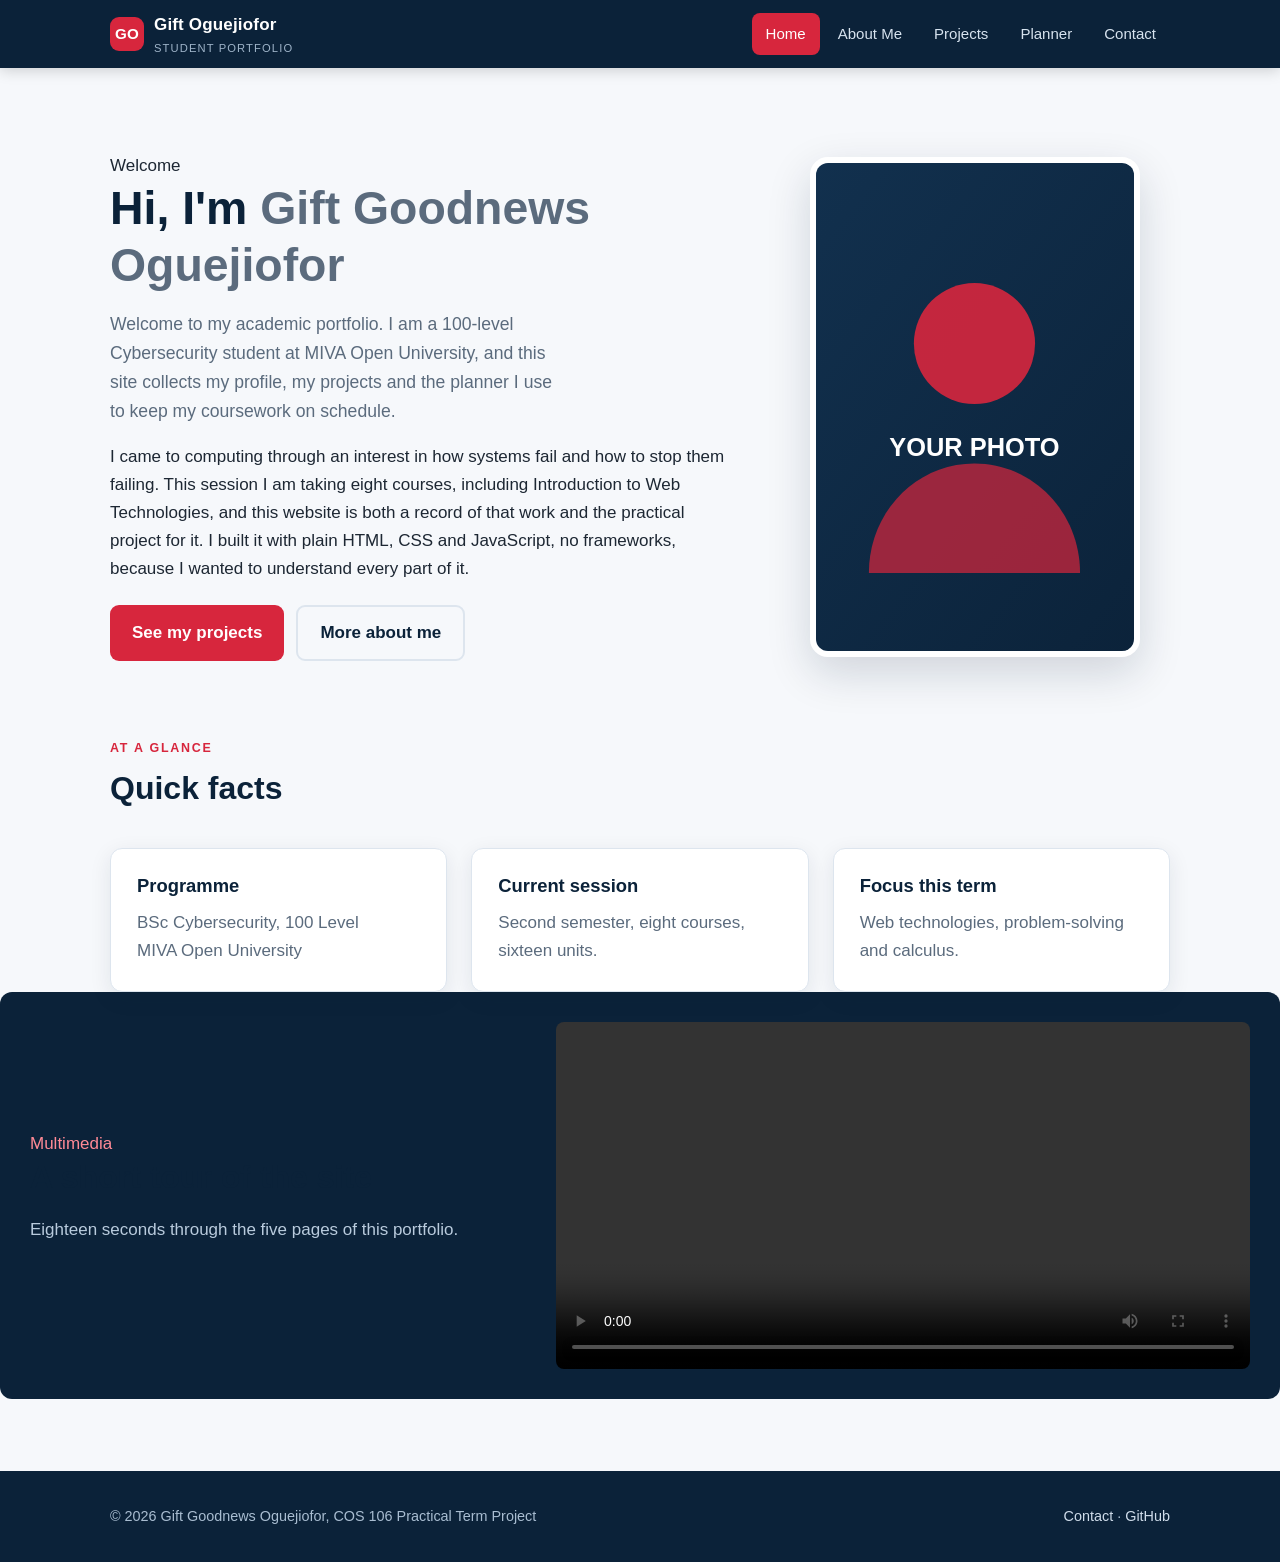
==== commit 8a746ad1: "Simplify about page wording, fix email placeholder, real project links, add site tour video" ====
--- a/index.html
+++ b/index.html
@@ -95,7 +95,25 @@
    </section>
 
   </div>
- </main>
+   <!-- ================= MULTIMEDIA ================= -->
+  <section aria-labelledby="tourTitle">
+   <div class="media-block">
+    <div>
+     <span class="eyebrow" style="color:#ff8a96">Multimedia</span>
+     <h2 id="tourTitle" class="mt-0">A short tour of the site</h2>
+     <p class="muted" style="color:#b9cbdd">
+      Eighteen seconds through the five pages of this portfolio.
+     </p>
+    </div>
+    <div>
+     <video controls preload="metadata" src="media/site-tour.mp4">
+      Your browser does not support the video element.
+     </video>
+    </div>
+   </div>
+  </section>
+
+</main>
 
  <!-- ================= FOOTER ================= -->
  <footer class="site-footer">
--- a/css/style.css
+++ b/css/style.css
@@ -366,7 +366,8 @@
  padding: 30px;
 }
 .media-block h2.media-block h3 { color: #fff; }
-.media-block audio { width: 100%; }
+.media-block audio,
+.media-block video { width: 100%; border-radius: 8px; display: block; }
 
 /* ---------- 11. Academic planner ---------- */
 .planner { display: grid; grid-template-columns: 1fr; gap: 26px; }
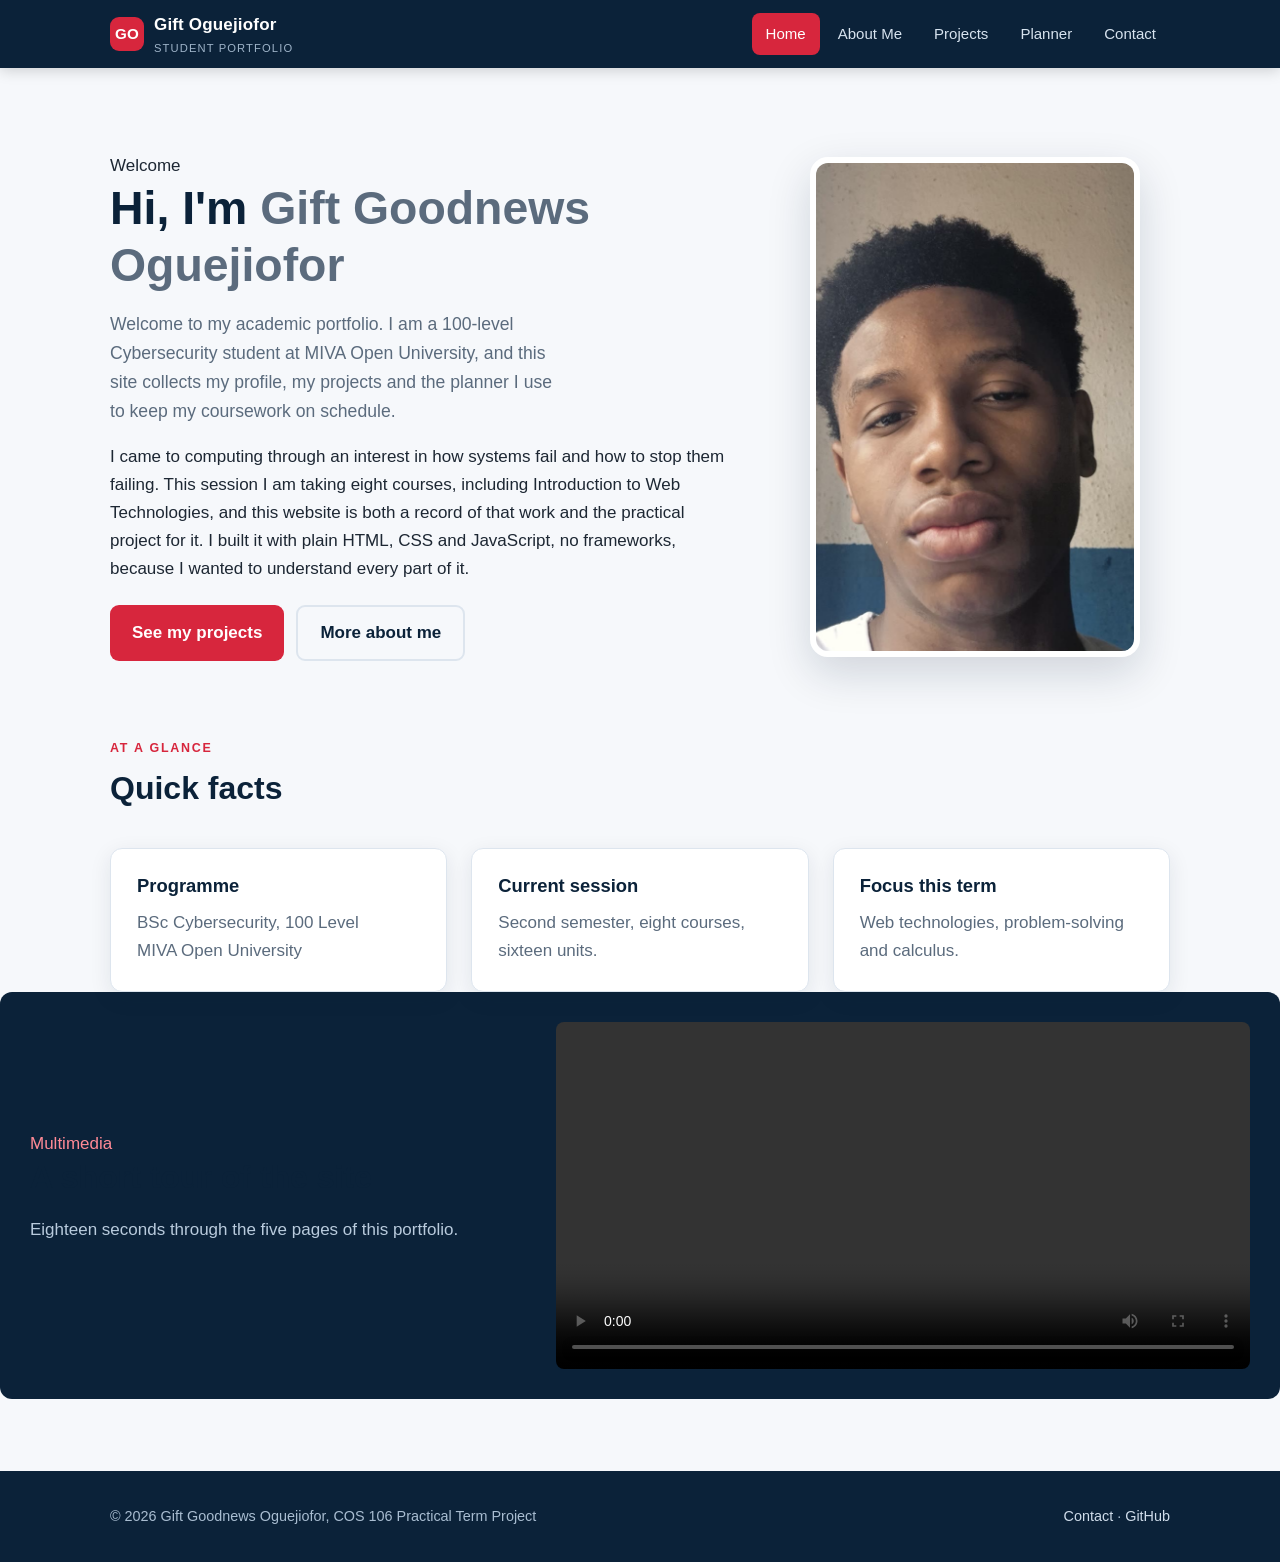
==== commit 4e9f0f44: "Add student photograph to the homepage" ====
--- a/index.html
+++ b/index.html
@@ -66,7 +66,7 @@
 
     <figure class="hero-photo">
      <!-- PLACEHOLDER: replace images/placeholder-photo.svg with your own photograph -->
-     <img src="images/placeholder-photo.svg" alt="Portrait photograph of Gift Goodnews Oguejiofor" width="400" height="500">
+     <img src="images/photo.jpg" alt="Portrait photograph of Gift Goodnews Oguejiofor" width="400" height="500">
      <figcaption class="sr-only">Photograph of Gift Goodnews Oguejiofor</figcaption>
     </figure>
    </section>
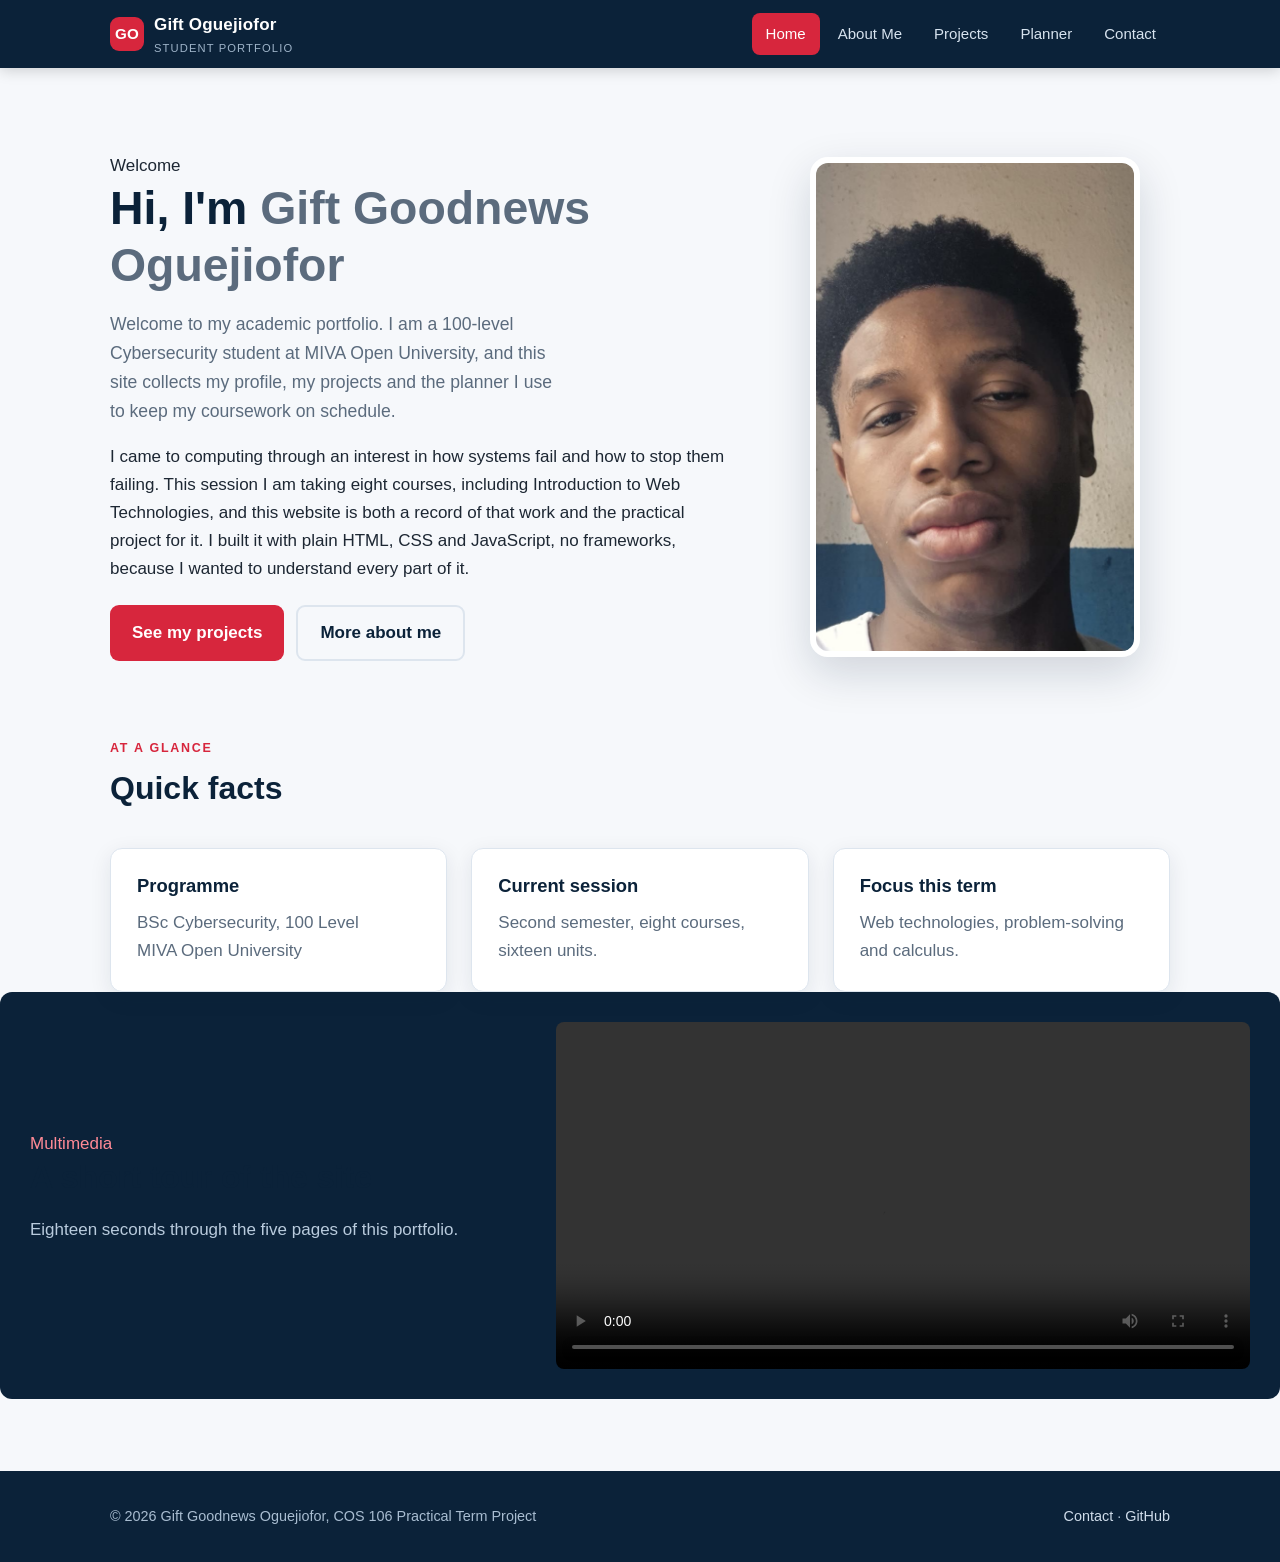
==== commit bf0bb637: "Remove leftover build comments from the source" ====
--- a/index.html
+++ b/index.html
@@ -45,13 +45,11 @@
      <span class="eyebrow">Welcome</span>
      <h1 id="heroTitle">Hi, I'm <span class="muted">Gift Goodnews Oguejiofor</span></h1>
      <p class="lead">
-      <!-- PLACEHOLDER: replace with your welcome message -->
       Welcome to my academic portfolio. I am a 100-level Cybersecurity student at
       MIVA Open University, and this site collects my profile, my projects and the
       planner I use to keep my coursework on schedule.
      </p>
      <p>
-      <!-- PLACEHOLDER: brief biography, 3-4 sentences -->
       I came to computing through an interest in how systems fail and how to stop
       them failing. This session I am taking eight courses, including Introduction
       to Web Technologies, and this website is both a record of that work and the
@@ -65,7 +63,6 @@
     </div>
 
     <figure class="hero-photo">
-     <!-- PLACEHOLDER: replace images/placeholder-photo.svg with your own photograph -->
      <img src="images/photo.jpg" alt="Portrait photograph of Gift Goodnews Oguejiofor" width="400" height="500">
      <figcaption class="sr-only">Photograph of Gift Goodnews Oguejiofor</figcaption>
     </figure>
